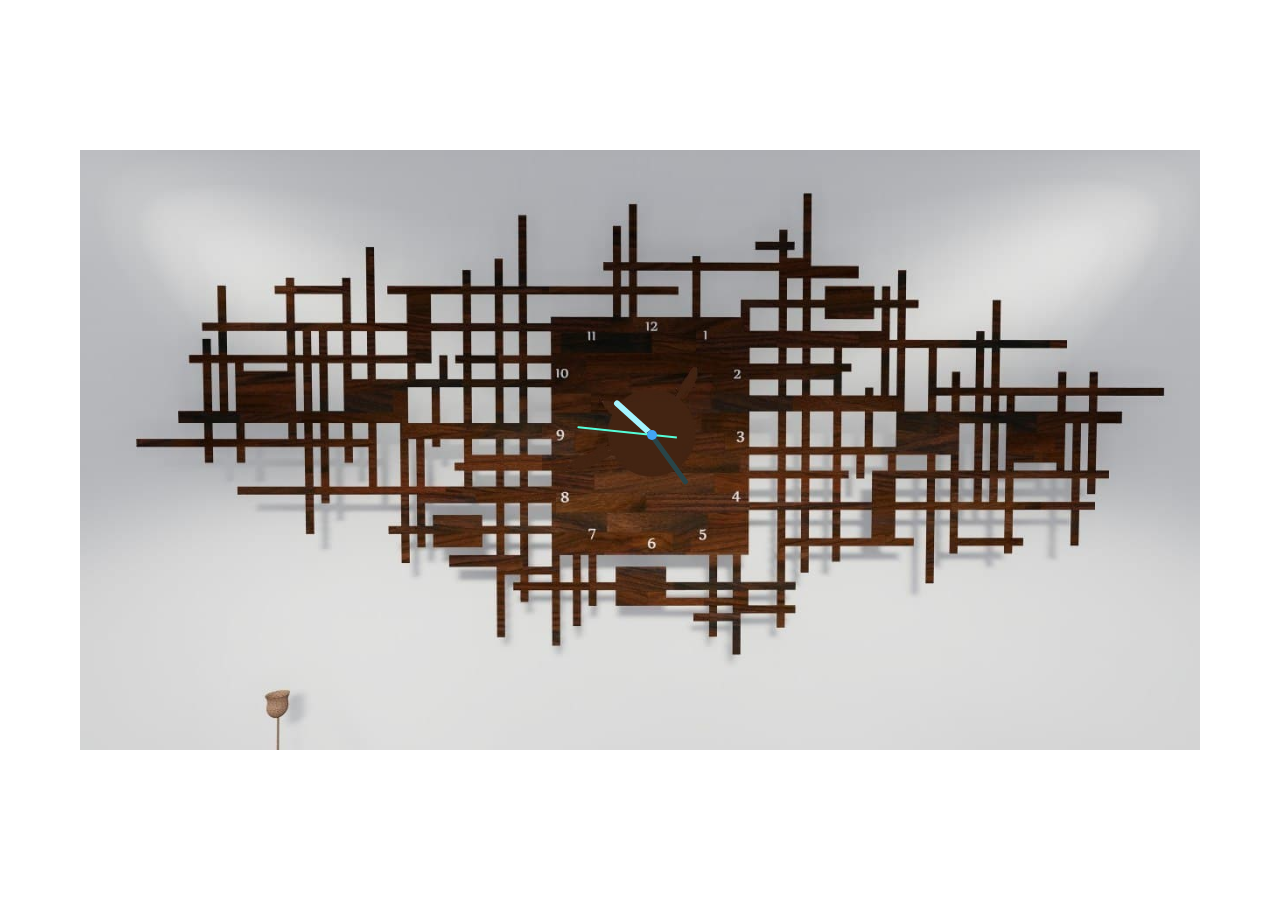
==== Blog/analog.clock.html @ 8e923a63 "Analog clock is done" ====
<!DOCTYPE html>
<html lang="en">
<head>
    <meta charset="UTF-8">
    <meta name="viewport" content="width=device-width, initial-scale=1.0">
    <title>Jemeber Clocks</title>

    <link rel="stylesheet" href="./asset/css/analogStyle.css">
</head>
<body>
    <div class="bg">
        <div class="clock">
            <div class="hour">
                <div class="hr"></div>
            </div>
            <div class="minute">
                <div class="min"></div>
            </div>
            <div class="second">
                <div class="sec"></div>
            </div>
        </div>
    </div>
</body>
<script>
  const hr = document.querySelector('.hr');
  const min = document.querySelector('.min');
  const sec = document.querySelector('.sec');
  setInterval(()=>{
      let today= new Date();
      let hours = today.getHours()*30;
      let mins = today.getMinutes()*6;
      let secs = today.getSeconds()*6;

      hr.style.transform = `rotateZ(${hours+(mins/12)}deg)`;
      min.style.transform = `rotateZ(${mins}deg)`;
      sec.style.transform = `rotateZ(${secs}deg)`;
 
  })
</script>
</html>
---- Blog/asset/css/analogStyle.css ----
* {
    box-sizing: border-box;
    padding: 0;
    margin: 0
}

body {
    display: flex;
    justify-content: center;
    align-items: center;
    background: #fff;
    height: 100vh;
}
.bg{
    background: url("../images/clock.jpg");
    background-size: cover;
    width: 1120px;
    height: 600px;
}
.clock{
    position: relative;
    margin-left: 472px;
    margin-top: 185px;
    display: flex;
    align-items: center;
    justify-content: center;
    height:200px;
    width:200px;
    background: transparent;
    background-size: cover;

}
.clock::before{
    content:'';
    position: absolute;
    width: 10px;
    height:10px;
    background:#42a5f5;
    border-radius: 50%;
    z-index: 1000;
}

.hour, .minute, .second{
    position: absolute;
}

.hour, .hr{
    height: 100px;
    width:100px;
    justify-content: center;
    display: flex;
}
.hr::before{
    content:'';
    position: absolute;
    width:6px;
    height:50px;
    background: #a4f4ff;
    border-radius: 6px 6px 0 0;
}

.minute, .min{
    height: 120px;
    width:120px;
    justify-content: center;
    display: flex;
}
.min::before{
    content:'';
    position: absolute;
    width:5px;
    height:65px;
    background: #294549;
    border-radius: 6px 6px 0 0;
}

.second, .sec{
    height: 150px;
    width:150px;
    justify-content: center;
    display: flex;
}
.sec::before{
    content:'';
    position: absolute;
    width:2px;
    height:100px;
    background: rgb(85, 255, 218);
    border-radius: 6px 6px 0 0;
}
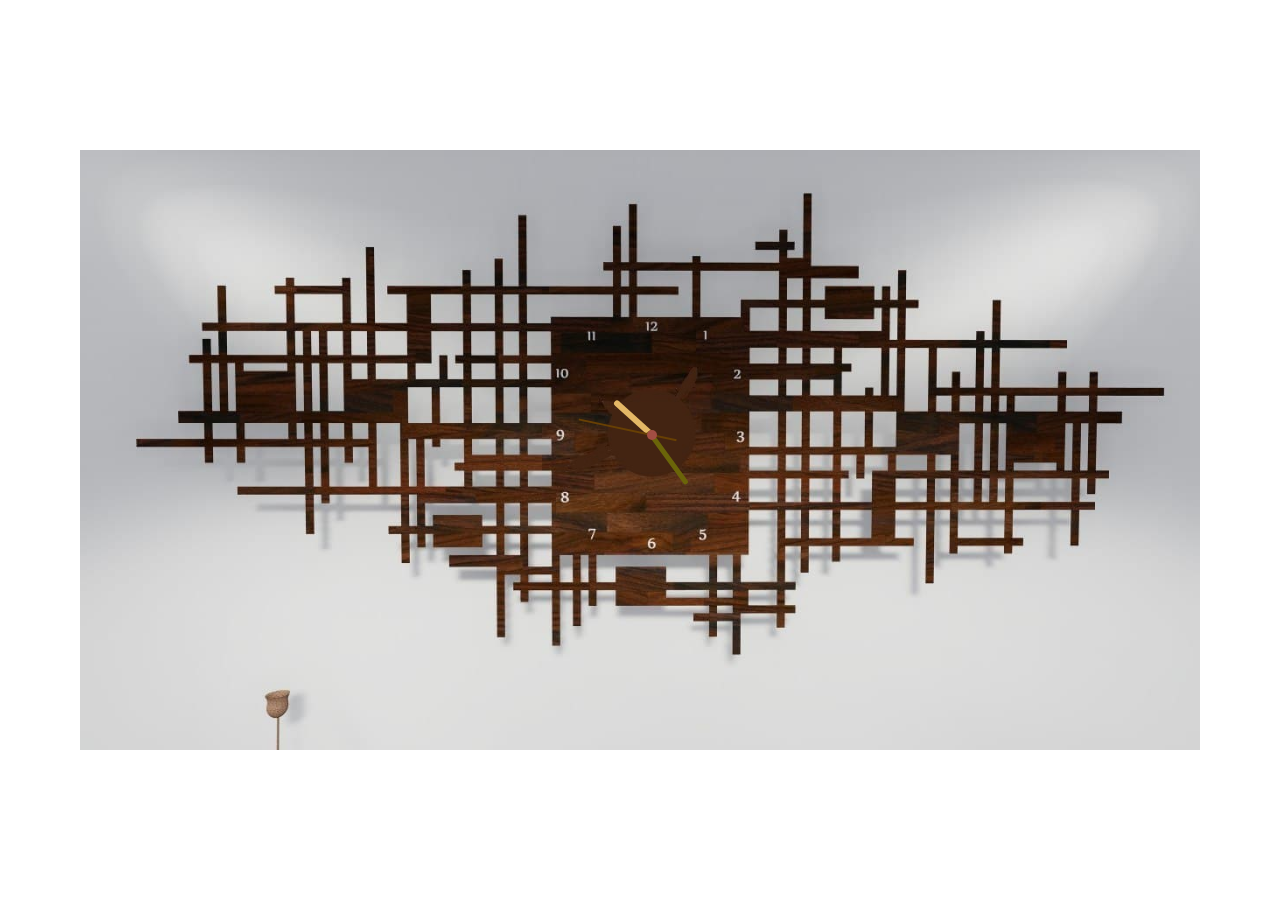
==== commit 69cee8c6: "minimal design change and finalization" ====
--- a/Blog/analog.clock.html
+++ b/Blog/analog.clock.html
@@ -3,7 +3,7 @@
 <head>
     <meta charset="UTF-8">
     <meta name="viewport" content="width=device-width, initial-scale=1.0">
-    <title>Jemeber Clocks</title>
+    <title>API CLOCK</title>
 
     <link rel="stylesheet" href="./asset/css/analogStyle.css">
 </head>
@@ -21,21 +21,7 @@
             </div>
         </div>
     </div>
+    <script src="./asset/js/analogClock.js"></script>
 </body>
-<script>
-  const hr = document.querySelector('.hr');
-  const min = document.querySelector('.min');
-  const sec = document.querySelector('.sec');
-  setInterval(()=>{
-      let today= new Date();
-      let hours = today.getHours()*30;
-      let mins = today.getMinutes()*6;
-      let secs = today.getSeconds()*6;
 
-      hr.style.transform = `rotateZ(${hours+(mins/12)}deg)`;
-      min.style.transform = `rotateZ(${mins}deg)`;
-      sec.style.transform = `rotateZ(${secs}deg)`;
- 
-  })
-</script>
 </html>--- a/Blog/asset/css/analogStyle.css
+++ b/Blog/asset/css/analogStyle.css
@@ -35,7 +35,7 @@
     position: absolute;
     width: 10px;
     height:10px;
-    background:#42a5f5;
+    background:#a34e43;
     border-radius: 50%;
     z-index: 1000;
 }
@@ -55,7 +55,7 @@
     position: absolute;
     width:6px;
     height:50px;
-    background: #a4f4ff;
+    background: #e4b866;
     border-radius: 6px 6px 0 0;
 }
 
@@ -70,7 +70,7 @@
     position: absolute;
     width:5px;
     height:65px;
-    background: #294549;
+    background: #6b6509;
     border-radius: 6px 6px 0 0;
 }
 
@@ -85,6 +85,6 @@
     position: absolute;
     width:2px;
     height:100px;
-    background: rgb(85, 255, 218);
+    background: rgb(104, 64, 4);
     border-radius: 6px 6px 0 0;
 }